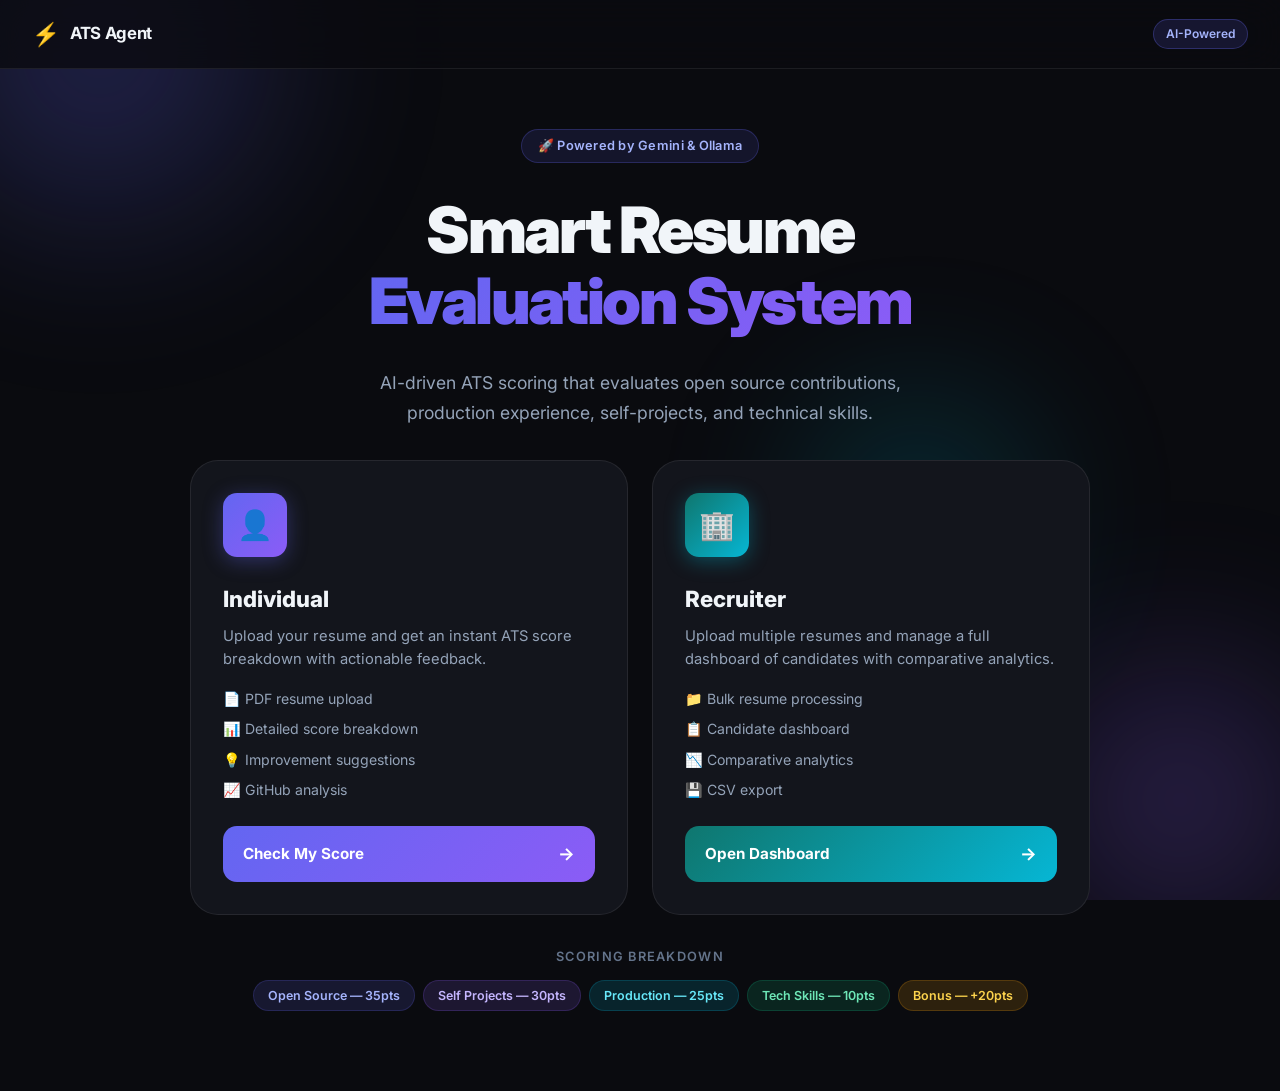
==== templates/index.html @ a4ce2fa7 "Final Commit" ====
<!DOCTYPE html>
<html lang="en">
<head>
  <meta charset="UTF-8" />
  <meta name="viewport" content="width=device-width, initial-scale=1.0" />
  <title>ATS Hiring Agent — Smart Resume Evaluation</title>
  <meta name="description" content="AI-powered ATS scoring for individuals and recruiters. Upload resumes, get instant scores, and track talent." />
  <link rel="preconnect" href="https://fonts.googleapis.com" />
  <link href="https://fonts.googleapis.com/css2?family=Inter:wght@300;400;500;600;700;800;900&display=swap" rel="stylesheet" />
  <link rel="stylesheet" href="/static/style.css" />
</head>
<body class="landing-page">

  <!-- Animated background -->
  <div class="bg-orbs">
    <div class="orb orb-1"></div>
    <div class="orb orb-2"></div>
    <div class="orb orb-3"></div>
  </div>

  <nav class="navbar">
    <div class="nav-brand">
      <span class="nav-logo">⚡</span>
      <span class="nav-title">ATS Agent</span>
    </div>
    <div class="nav-badge">AI-Powered</div>
  </nav>

  <main class="hero">
    <div class="hero-content">
      <div class="hero-badge">🚀 Powered by Gemini &amp; Ollama</div>
      <h1 class="hero-title">
        Smart Resume<br/>
        <span class="gradient-text">Evaluation System</span>
      </h1>
      <p class="hero-subtitle">
        AI-driven ATS scoring that evaluates open source contributions,<br/>
        production experience, self-projects, and technical skills.
      </p>

      <div class="role-cards">
        <!-- Individual Card -->
        <a href="/individual" class="role-card role-individual" id="btn-individual">
          <div class="card-icon-wrap">
            <div class="card-icon">👤</div>
          </div>
          <div class="card-body">
            <h2 class="card-title">Individual</h2>
            <p class="card-desc">Upload your resume and get an instant ATS score breakdown with actionable feedback.</p>
            <ul class="card-features">
              <li>📄 PDF resume upload</li>
              <li>📊 Detailed score breakdown</li>
              <li>💡 Improvement suggestions</li>
              <li>📈 GitHub analysis</li>
            </ul>
          </div>
          <div class="card-cta">
            <span>Check My Score</span>
            <span class="cta-arrow">→</span>
          </div>
        </a>

        <!-- Recruiter Card -->
        <a href="/recruiter" class="role-card role-recruiter" id="btn-recruiter">
          <div class="card-icon-wrap recruiter-icon-wrap">
            <div class="card-icon">🏢</div>
          </div>
          <div class="card-body">
            <h2 class="card-title">Recruiter</h2>
            <p class="card-desc">Upload multiple resumes and manage a full dashboard of candidates with comparative analytics.</p>
            <ul class="card-features">
              <li>📁 Bulk resume processing</li>
              <li>📋 Candidate dashboard</li>
              <li>📉 Comparative analytics</li>
              <li>💾 CSV export</li>
            </ul>
          </div>
          <div class="card-cta recruiter-cta">
            <span>Open Dashboard</span>
            <span class="cta-arrow">→</span>
          </div>
        </a>
      </div>

      <div class="scoring-legend">
        <p class="legend-title">Scoring Breakdown</p>
        <div class="legend-pills">
          <span class="pill pill-1">Open Source — 35pts</span>
          <span class="pill pill-2">Self Projects — 30pts</span>
          <span class="pill pill-3">Production — 25pts</span>
          <span class="pill pill-4">Tech Skills — 10pts</span>
          <span class="pill pill-5">Bonus — +20pts</span>
        </div>
      </div>
    </div>
  </main>

  <script src="/static/main.js"></script>
</body>
</html>
---- static/style.css ----
/* ============================================================
   ATS Hiring Agent — Global Stylesheet
   Design: Dark glassmorphism, vibrant gradients, micro-animations
   ============================================================ */

/* ── Tokens ─────────────────────────────────────────────────── */
:root {
  --c-bg:          #0a0b0f;
  --c-surface:     #13151c;
  --c-surface-2:   #1c1f2b;
  --c-border:      rgba(255,255,255,0.08);
  --c-border-h:    rgba(255,255,255,0.15);

  --c-indigo:      #6366f1;
  --c-violet:      #8b5cf6;
  --c-cyan:        #06b6d4;
  --c-emerald:     #10b981;
  --c-amber:       #f59e0b;
  --c-rose:        #f43f5e;

  --c-text:        #f1f5f9;
  --c-text-2:      #94a3b8;
  --c-text-3:      #64748b;

  --grad-primary:  linear-gradient(135deg, var(--c-indigo) 0%, var(--c-violet) 100%);
  --grad-recruiter:linear-gradient(135deg, #0f766e 0%, var(--c-cyan) 100%);
  --grad-card:     linear-gradient(145deg, rgba(99,102,241,0.12) 0%, rgba(139,92,246,0.06) 100%);

  --radius-sm:  8px;
  --radius-md:  14px;
  --radius-lg:  20px;
  --radius-xl:  28px;

  --shadow-sm:  0 2px 8px rgba(0,0,0,0.3);
  --shadow-md:  0 8px 32px rgba(0,0,0,0.4);
  --shadow-lg:  0 20px 60px rgba(0,0,0,0.5);
  --shadow-glow-indigo: 0 0 40px rgba(99,102,241,0.25);
  --shadow-glow-cyan:   0 0 40px rgba(6,182,212,0.25);

  --transition: 0.25s cubic-bezier(0.4,0,0.2,1);
}

/* ── Reset & Base ───────────────────────────────────────────── */
*, *::before, *::after { box-sizing: border-box; margin: 0; padding: 0; }

html { font-size: 16px; scroll-behavior: smooth; }

body {
  font-family: 'Inter', -apple-system, sans-serif;
  background: var(--c-bg);
  color: var(--c-text);
  min-height: 100vh;
  overflow-x: hidden;
  line-height: 1.6;
}

a { color: inherit; text-decoration: none; }
button { font-family: inherit; cursor: pointer; border: none; background: none; }
input, select { font-family: inherit; }

/* ── Background Orbs ─────────────────────────────────────────── */
.bg-orbs { position: fixed; inset: 0; pointer-events: none; z-index: 0; overflow: hidden; }

.orb {
  position: absolute;
  border-radius: 50%;
  filter: blur(80px);
  opacity: 0.35;
  animation: orbFloat 12s ease-in-out infinite;
}

.orb-1 {
  width: 500px; height: 500px;
  background: radial-gradient(circle, #6366f1, transparent 70%);
  top: -200px; left: -150px;
  animation-delay: 0s;
}
.orb-2 {
  width: 400px; height: 400px;
  background: radial-gradient(circle, #8b5cf6, transparent 70%);
  bottom: -100px; right: -100px;
  animation-delay: -4s;
}
.orb-3 {
  width: 300px; height: 300px;
  background: radial-gradient(circle, #06b6d4, transparent 70%);
  top: 40%; left: 60%;
  animation-delay: -8s;
}

@keyframes orbFloat {
  0%, 100% { transform: translate(0, 0) scale(1); }
  33%       { transform: translate(30px, -20px) scale(1.05); }
  66%       { transform: translate(-20px, 30px) scale(0.97); }
}

/* ── Navbar ──────────────────────────────────────────────────── */
.navbar {
  position: sticky; top: 0; z-index: 100;
  display: flex; align-items: center; gap: 16px;
  padding: 16px 32px;
  background: rgba(10,11,15,0.8);
  backdrop-filter: blur(20px);
  border-bottom: 1px solid var(--c-border);
}

.nav-brand { display: flex; align-items: center; gap: 10px; margin-right: auto; }
.nav-logo { font-size: 1.4rem; }
.nav-title { font-weight: 700; font-size: 1.05rem; letter-spacing: -0.02em; }

.nav-back {
  display: flex; align-items: center; gap: 6px;
  color: var(--c-text-2);
  font-size: 0.9rem;
  font-weight: 500;
  transition: color var(--transition);
}
.nav-back:hover { color: var(--c-text); }

.nav-badge {
  padding: 4px 12px;
  background: rgba(99,102,241,0.15);
  border: 1px solid rgba(99,102,241,0.3);
  border-radius: 100px;
  font-size: 0.75rem;
  font-weight: 600;
  color: #a5b4fc;
}

.nav-actions { display: flex; align-items: center; gap: 10px; }

/* ── Buttons ─────────────────────────────────────────────────── */
.btn {
  display: inline-flex; align-items: center; gap: 8px;
  padding: 12px 24px;
  border-radius: var(--radius-md);
  font-size: 0.95rem;
  font-weight: 600;
  transition: all var(--transition);
  cursor: pointer;
  border: none;
}

.btn-primary {
  background: var(--grad-primary);
  color: #fff;
  box-shadow: 0 4px 16px rgba(99,102,241,0.35);
}
.btn-primary:hover {
  transform: translateY(-2px);
  box-shadow: 0 8px 24px rgba(99,102,241,0.45);
}

.btn-secondary {
  background: var(--c-surface-2);
  color: var(--c-text);
  border: 1px solid var(--c-border);
}
.btn-secondary:hover {
  background: var(--c-surface);
  border-color: var(--c-border-h);
  transform: translateY(-1px);
}

.btn-outline {
  background: transparent;
  color: var(--c-text-2);
  border: 1px solid var(--c-border);
}
.btn-outline:hover {
  color: var(--c-text);
  border-color: var(--c-border-h);
  background: rgba(255,255,255,0.04);
}

.btn-full { width: 100%; justify-content: center; }
.btn-sm { padding: 8px 16px; font-size: 0.85rem; }
.btn-icon { font-size: 1.1em; }

/* ── Hidden Utility ──────────────────────────────────────────── */
.hidden { display: none !important; }

/* ── Gradient Text ───────────────────────────────────────────── */
.gradient-text {
  background: var(--grad-primary);
  -webkit-background-clip: text;
  -webkit-text-fill-color: transparent;
  background-clip: text;
}

/* ============================================================
   LANDING PAGE
   ============================================================ */
.landing-page { }

.hero {
  position: relative; z-index: 1;
  display: flex; justify-content: center; align-items: flex-start;
  min-height: calc(100vh - 65px);
  padding: 60px 24px 80px;
}

.hero-content {
  max-width: 900px; width: 100%;
  display: flex; flex-direction: column; align-items: center; gap: 32px;
  text-align: center;
}

.hero-badge {
  display: inline-flex; align-items: center; gap: 8px;
  padding: 6px 16px;
  background: rgba(99,102,241,0.12);
  border: 1px solid rgba(99,102,241,0.25);
  border-radius: 100px;
  font-size: 0.8rem;
  font-weight: 600;
  color: #a5b4fc;
  letter-spacing: 0.02em;
}

.hero-title {
  font-size: clamp(2.4rem, 6vw, 4rem);
  font-weight: 900;
  line-height: 1.1;
  letter-spacing: -0.04em;
}

.hero-subtitle {
  font-size: 1.1rem;
  color: var(--c-text-2);
  max-width: 600px;
  line-height: 1.7;
}

/* Role Cards */
.role-cards {
  display: grid;
  grid-template-columns: repeat(auto-fit, minmax(320px, 1fr));
  gap: 24px;
  width: 100%;
}

.role-card {
  display: flex; flex-direction: column;
  background: var(--c-surface);
  border: 1px solid var(--c-border);
  border-radius: var(--radius-xl);
  padding: 32px;
  gap: 24px;
  transition: all 0.3s cubic-bezier(0.4,0,0.2,1);
  cursor: pointer;
  position: relative;
  overflow: hidden;
}

.role-card::before {
  content: '';
  position: absolute;
  inset: 0;
  border-radius: inherit;
  opacity: 0;
  transition: opacity 0.3s;
}

.role-individual::before {
  background: linear-gradient(135deg, rgba(99,102,241,0.08), rgba(139,92,246,0.04));
}
.role-recruiter::before {
  background: linear-gradient(135deg, rgba(6,182,212,0.08), rgba(16,185,129,0.04));
}

.role-card:hover {
  transform: translateY(-6px);
  border-color: var(--c-border-h);
  box-shadow: var(--shadow-lg);
}
.role-individual:hover { box-shadow: var(--shadow-glow-indigo), var(--shadow-lg); }
.role-recruiter:hover  { box-shadow: var(--shadow-glow-cyan), var(--shadow-lg); }
.role-card:hover::before { opacity: 1; }

.card-icon-wrap {
  width: 64px; height: 64px;
  background: var(--grad-primary);
  border-radius: var(--radius-md);
  display: flex; align-items: center; justify-content: center;
  box-shadow: 0 4px 20px rgba(99,102,241,0.35);
}
.recruiter-icon-wrap {
  background: var(--grad-recruiter);
  box-shadow: 0 4px 20px rgba(6,182,212,0.35);
}

.card-icon { font-size: 1.8rem; }

.card-body { flex: 1; text-align: left; }
.card-title { font-size: 1.4rem; font-weight: 800; margin-bottom: 8px; }
.card-desc { color: var(--c-text-2); font-size: 0.92rem; margin-bottom: 16px; }

.card-features { list-style: none; display: flex; flex-direction: column; gap: 8px; }
.card-features li { font-size: 0.88rem; color: var(--c-text-2); display: flex; align-items: center; gap: 8px; }

.card-cta {
  display: flex; align-items: center; justify-content: space-between;
  padding: 14px 20px;
  background: var(--grad-primary);
  border-radius: var(--radius-md);
  font-weight: 700;
  font-size: 0.95rem;
  color: #fff;
  transition: all 0.2s;
}
.recruiter-cta { background: var(--grad-recruiter); }
.role-card:hover .card-cta { letter-spacing: 0.02em; }

.cta-arrow {
  font-size: 1.1rem;
  transition: transform 0.2s;
}
.role-card:hover .cta-arrow { transform: translateX(4px); }

/* Scoring Legend */
.scoring-legend { width: 100%; }
.legend-title { color: var(--c-text-3); font-size: 0.8rem; font-weight: 600; margin-bottom: 12px; text-transform: uppercase; letter-spacing: 0.1em; }
.legend-pills { display: flex; flex-wrap: wrap; justify-content: center; gap: 8px; }

.pill {
  padding: 5px 14px;
  border-radius: 100px;
  font-size: 0.78rem;
  font-weight: 600;
}
.pill-1 { background: rgba(99,102,241,0.15); color: #a5b4fc; border: 1px solid rgba(99,102,241,0.2); }
.pill-2 { background: rgba(139,92,246,0.15); color: #c4b5fd; border: 1px solid rgba(139,92,246,0.2); }
.pill-3 { background: rgba(6,182,212,0.15); color: #67e8f9; border: 1px solid rgba(6,182,212,0.2); }
.pill-4 { background: rgba(16,185,129,0.15); color: #6ee7b7; border: 1px solid rgba(16,185,129,0.2); }
.pill-5 { background: rgba(245,158,11,0.15); color: #fcd34d; border: 1px solid rgba(245,158,11,0.2); }

/* ============================================================
   INDIVIDUAL PAGE
   ============================================================ */
.individual-page .page-main, .recruiter-page .dashboard-main {
  position: relative; z-index: 1;
  padding: 32px 24px 64px;
  max-width: 900px; margin: 0 auto;
}

.page-title { font-size: 2.2rem; font-weight: 900; letter-spacing: -0.04em; margin-bottom: 10px; }
.page-subtitle { color: var(--c-text-2); font-size: 1rem; }
.upload-header { margin-bottom: 28px; }

/* Upload Zone */
.upload-zone {
  border: 2px dashed rgba(99,102,241,0.35);
  border-radius: var(--radius-xl);
  background: rgba(99,102,241,0.04);
  transition: all 0.25s;
}
.upload-zone:hover, .upload-zone.drag-over {
  border-color: rgba(99,102,241,0.7);
  background: rgba(99,102,241,0.08);
}

.upload-zone-inner {
  display: flex; flex-direction: column; align-items: center; gap: 12px;
  padding: 56px 32px;
}

.upload-icon-wrap {
  width: 72px; height: 72px;
  background: rgba(99,102,241,0.12);
  border-radius: var(--radius-lg);
  display: flex; align-items: center; justify-content: center;
  margin-bottom: 8px;
}
.upload-icon { font-size: 2rem; }

.upload-primary { font-size: 1.1rem; font-weight: 700; }
.upload-secondary { color: var(--c-text-3); font-size: 0.9rem; }
.upload-hint { color: var(--c-text-3); font-size: 0.8rem; margin-top: 8px; }

/* File Selected */
.file-selected {
  margin-top: 16px;
  padding: 20px;
  background: var(--c-surface);
  border: 1px solid var(--c-border);
  border-radius: var(--radius-lg);
  display: flex; flex-direction: column; gap: 16px;
}

.file-info {
  display: flex; align-items: center; gap: 12px;
}
.file-icon { font-size: 1.5rem; }
.file-meta { flex: 1; }
.file-name { display: block; font-weight: 600; font-size: 0.95rem; }
.file-size { display: block; color: var(--c-text-3); font-size: 0.8rem; }
.file-remove {
  color: var(--c-text-3); font-size: 0.9rem;
  transition: color 0.2s;
  padding: 4px 8px;
  border-radius: var(--radius-sm);
}
.file-remove:hover { color: var(--c-rose); background: rgba(244,63,94,0.08); }

/* Loading */
.loading-panel {
  display: flex; justify-content: center; align-items: center;
  min-height: 400px;
}
.loading-content { display: flex; flex-direction: column; align-items: center; gap: 32px; text-align: center; }
.loading-title { font-size: 1.4rem; font-weight: 700; }

.loading-spinner {
  width: 60px; height: 60px;
  border: 3px solid rgba(99,102,241,0.2);
  border-top-color: var(--c-indigo);
  border-radius: 50%;
  animation: spin 1s linear infinite;
}
@keyframes spin { to { transform: rotate(360deg); } }

.loading-steps { display: flex; flex-direction: column; gap: 12px; text-align: left; }
.loading-step {
  display: flex; align-items: center; gap: 12px;
  color: var(--c-text-3);
  font-size: 0.9rem;
  transition: color 0.3s;
}
.loading-step.active { color: var(--c-text); }
.loading-step.done { color: var(--c-emerald); }

.step-dot {
  width: 10px; height: 10px;
  border-radius: 50%;
  background: var(--c-surface-2);
  border: 2px solid var(--c-text-3);
  flex-shrink: 0;
  transition: all 0.3s;
}
.loading-step.active .step-dot { background: var(--c-indigo); border-color: var(--c-indigo); }
.loading-step.done .step-dot { background: var(--c-emerald); border-color: var(--c-emerald); }

/* ── Score Ring ──────────────────────────────────────────────── */
.score-ring {
  width: 140px; height: 140px;
  transform: rotate(-90deg);
  overflow: visible;
}
.score-ring-sm { width: 100px; height: 100px; }

.ring-bg {
  fill: none;
  stroke: rgba(255,255,255,0.06);
  stroke-width: 8;
}
.ring-fill {
  fill: none;
  stroke: url(#ringGradient);
  stroke-width: 8;
  stroke-linecap: round;
  stroke-dasharray: 326.7;
  stroke-dashoffset: 326.7;
  transition: stroke-dashoffset 1.2s cubic-bezier(0.4,0,0.2,1);
}

.score-circle-wrap, .modal-score-ring { position: relative; display: inline-flex; }
.score-center {
  position: absolute; inset: 0;
  display: flex; flex-direction: column; align-items: center; justify-content: center;
}
.score-number { font-size: 2rem; font-weight: 900; line-height: 1; }
.score-number-sm { font-size: 1.5rem; }
.score-label { font-size: 0.7rem; color: var(--c-text-3); }

/* Results Panel */
.results-panel { display: flex; flex-direction: column; gap: 28px; animation: fadeIn 0.4s ease; }
@keyframes fadeIn { from { opacity: 0; transform: translateY(16px); } to { opacity: 1; transform: none; } }

.results-header {
  background: var(--c-surface);
  border: 1px solid var(--c-border);
  border-radius: var(--radius-xl);
  padding: 28px 32px;
  display: flex; flex-direction: column; gap: 24px;
}

.results-hero { display: flex; align-items: center; gap: 28px; flex-wrap: wrap; }

.results-name { font-size: 1.6rem; font-weight: 800; }
.results-position { color: var(--c-text-2); font-size: 0.95rem; margin-bottom: 10px; }

.score-badge {
  display: inline-block;
  padding: 5px 14px;
  border-radius: 100px;
  font-size: 0.8rem;
  font-weight: 700;
}

.action-row { display: flex; gap: 12px; flex-wrap: wrap; }

/* Category Scores Grid */
.scores-grid {
  display: grid;
  grid-template-columns: repeat(auto-fit, minmax(200px, 1fr));
  gap: 16px;
}

.score-cat-card {
  background: var(--c-surface);
  border: 1px solid var(--c-border);
  border-radius: var(--radius-lg);
  padding: 20px;
  display: flex; flex-direction: column; gap: 12px;
  transition: border-color 0.2s;
}
.score-cat-card:hover { border-color: var(--c-border-h); }

.cat-header { display: flex; align-items: center; justify-content: space-between; }
.cat-name { font-size: 0.85rem; font-weight: 600; color: var(--c-text-2); }
.cat-score { font-size: 1.1rem; font-weight: 800; }

.progress-bar-wrap {
  height: 6px;
  background: rgba(255,255,255,0.06);
  border-radius: 100px;
  overflow: hidden;
}
.progress-bar {
  height: 100%;
  border-radius: 100px;
  transition: width 1s cubic-bezier(0.4,0,0.2,1);
}

.cat-evidence { font-size: 0.78rem; color: var(--c-text-3); line-height: 1.5; }

/* Bonus Row */
.bonus-row { display: flex; gap: 16px; flex-wrap: wrap; }
.bonus-card, .deduction-card {
  flex: 1; min-width: 200px;
  background: var(--c-surface);
  border: 1px solid var(--c-border);
  border-radius: var(--radius-lg);
  padding: 20px;
}
.bonus-card { border-color: rgba(245,158,11,0.2); }
.deduction-card { border-color: rgba(244,63,94,0.2); }

.bonus-label { display: block; font-size: 0.8rem; font-weight: 600; color: var(--c-text-3); margin-bottom: 4px; }
.bonus-value { font-size: 1.6rem; font-weight: 800; color: var(--c-amber); }
.deduction-value { font-size: 1.6rem; font-weight: 800; color: var(--c-rose); }
.bonus-detail { font-size: 0.78rem; color: var(--c-text-3); margin-top: 8px; line-height: 1.5; }

/* Feedback */
.feedback-grid { display: grid; grid-template-columns: repeat(auto-fit, minmax(280px, 1fr)); gap: 16px; }
.feedback-card {
  background: var(--c-surface);
  border: 1px solid var(--c-border);
  border-radius: var(--radius-lg);
  padding: 24px;
}
.strengths-card { border-color: rgba(16,185,129,0.15); }
.improvements-card { border-color: rgba(245,158,11,0.15); }
.feedback-title { font-size: 0.95rem; font-weight: 700; margin-bottom: 16px; }
.feedback-list { list-style: none; display: flex; flex-direction: column; gap: 10px; }
.feedback-list li {
  font-size: 0.88rem;
  color: var(--c-text-2);
  padding-left: 16px;
  position: relative;
  line-height: 1.5;
}
.feedback-list li::before {
  content: '•';
  position: absolute; left: 0;
  color: var(--c-indigo);
}

/* Skills */
.skills-section { }
.section-label { font-size: 0.85rem; font-weight: 600; color: var(--c-text-3); text-transform: uppercase; letter-spacing: 0.08em; margin-bottom: 12px; }
.skills-tags { display: flex; flex-wrap: wrap; gap: 8px; }
.skill-tag {
  padding: 4px 12px;
  background: rgba(99,102,241,0.1);
  border: 1px solid rgba(99,102,241,0.2);
  border-radius: 100px;
  font-size: 0.78rem;
  font-weight: 500;
  color: #a5b4fc;
}

/* Contact */
.contact-row { display: flex; gap: 16px; flex-wrap: wrap; }
.contact-item {
  display: flex; align-items: center; gap: 8px;
  font-size: 0.85rem; color: var(--c-text-2);
}

/* Error Toast */
.error-toast {
  position: fixed; bottom: 24px; right: 24px; z-index: 999;
  display: flex; align-items: center; gap: 12px;
  padding: 14px 20px;
  background: rgba(244,63,94,0.12);
  border: 1px solid rgba(244,63,94,0.3);
  border-radius: var(--radius-lg);
  backdrop-filter: blur(16px);
  animation: slideUp 0.3s ease;
  max-width: 400px;
}
@keyframes slideUp { from { opacity: 0; transform: translateY(16px); } to { opacity: 1; transform: none; } }

.error-icon { font-size: 1rem; }
.error-msg { font-size: 0.88rem; flex: 1; }
.error-close { color: var(--c-text-3); font-size: 0.8rem; padding: 2px 6px; }
.error-close:hover { color: var(--c-text); }

/* ============================================================
   RECRUITER DASHBOARD
   ============================================================ */
.recruiter-page .dashboard-main {
  max-width: 1300px;
  padding-top: 36px;
}

/* Stats */
.stats-row {
  display: grid;
  grid-template-columns: repeat(auto-fit, minmax(200px, 1fr));
  gap: 16px;
  margin-bottom: 28px;
}

.stat-card {
  background: var(--c-surface);
  border: 1px solid var(--c-border);
  border-radius: var(--radius-lg);
  padding: 24px;
  display: flex; align-items: center; gap: 16px;
  transition: border-color 0.2s, transform 0.2s;
}
.stat-card:hover { border-color: var(--c-border-h); transform: translateY(-2px); }
.stat-icon { font-size: 1.8rem; }
.stat-body { display: flex; flex-direction: column; gap: 2px; }
.stat-value { font-size: 1.8rem; font-weight: 900; line-height: 1; }
.stat-label { font-size: 0.78rem; color: var(--c-text-3); font-weight: 500; }

/* Charts */
.charts-row {
  display: grid;
  grid-template-columns: 1fr 1fr;
  gap: 20px;
  margin-bottom: 28px;
}
@media (max-width: 768px) { .charts-row { grid-template-columns: 1fr; } }

.chart-card {
  background: var(--c-surface);
  border: 1px solid var(--c-border);
  border-radius: var(--radius-xl);
  padding: 24px;
}
.chart-title { font-size: 0.9rem; font-weight: 700; margin-bottom: 20px; color: var(--c-text-2); }
.chart-wrap { position: relative; height: 240px; }

/* Table */
.table-section {
  background: var(--c-surface);
  border: 1px solid var(--c-border);
  border-radius: var(--radius-xl);
  overflow: hidden;
}

.table-header {
  display: flex; align-items: center; justify-content: space-between; gap: 16px;
  padding: 20px 24px;
  border-bottom: 1px solid var(--c-border);
  flex-wrap: wrap;
}
.table-title { font-size: 1rem; font-weight: 700; }
.table-controls { display: flex; gap: 12px; flex-wrap: wrap; }

.search-input {
  padding: 8px 16px;
  background: var(--c-surface-2);
  border: 1px solid var(--c-border);
  border-radius: var(--radius-md);
  color: var(--c-text);
  font-size: 0.88rem;
  width: 220px;
  transition: border-color 0.2s;
}
.search-input::placeholder { color: var(--c-text-3); }
.search-input:focus { outline: none; border-color: rgba(99,102,241,0.5); }

.sort-select {
  padding: 8px 12px;
  background: var(--c-surface-2);
  border: 1px solid var(--c-border);
  border-radius: var(--radius-md);
  color: var(--c-text);
  font-size: 0.88rem;
  cursor: pointer;
}
.sort-select:focus { outline: none; }

.table-wrap { overflow-x: auto; }

.candidates-table {
  width: 100%;
  border-collapse: collapse;
  font-size: 0.85rem;
}
.candidates-table th {
  padding: 12px 16px;
  text-align: left;
  font-size: 0.75rem;
  font-weight: 600;
  color: var(--c-text-3);
  text-transform: uppercase;
  letter-spacing: 0.06em;
  background: rgba(255,255,255,0.02);
  border-bottom: 1px solid var(--c-border);
  white-space: nowrap;
}
.candidates-table td {
  padding: 14px 16px;
  border-bottom: 1px solid rgba(255,255,255,0.04);
  vertical-align: middle;
}
.candidates-table tr:last-child td { border-bottom: none; }
.candidates-table tbody tr { transition: background 0.15s; cursor: pointer; }
.candidates-table tbody tr:hover { background: rgba(255,255,255,0.025); }

.candidate-name-cell { font-weight: 600; }
.score-cell { font-weight: 700; }
.grade-badge {
  display: inline-block;
  padding: 3px 10px;
  border-radius: 100px;
  font-size: 0.72rem;
  font-weight: 700;
}

.detail-btn {
  padding: 5px 14px;
  background: rgba(99,102,241,0.1);
  border: 1px solid rgba(99,102,241,0.2);
  border-radius: var(--radius-sm);
  color: #a5b4fc;
  font-size: 0.78rem;
  font-weight: 600;
  transition: all 0.2s;
}
.detail-btn:hover { background: rgba(99,102,241,0.2); }

.table-empty {
  padding: 64px 24px;
  text-align: center;
  color: var(--c-text-3);
}

/* ── Modal ───────────────────────────────────────────────────── */
.modal-overlay {
  position: fixed; inset: 0; z-index: 200;
  background: rgba(0,0,0,0.7);
  backdrop-filter: blur(8px);
  display: flex; align-items: flex-start; justify-content: center;
  padding: 40px 24px;
  overflow-y: auto;
  animation: fadeIn 0.2s ease;
}

.modal {
  background: var(--c-surface);
  border: 1px solid var(--c-border);
  border-radius: var(--radius-xl);
  padding: 32px;
  width: 100%; max-width: 680px;
  position: relative;
  display: flex; flex-direction: column; gap: 24px;
  animation: slideUp 0.3s ease;
}

.modal-close {
  position: absolute; top: 20px; right: 20px;
  color: var(--c-text-3); font-size: 1rem;
  padding: 4px 8px; border-radius: var(--radius-sm);
  transition: all 0.2s;
}
.modal-close:hover { color: var(--c-text); background: rgba(255,255,255,0.06); }

.modal-header { display: flex; align-items: center; gap: 24px; flex-wrap: wrap; }
.modal-meta { flex: 1; }
.modal-name { font-size: 1.4rem; font-weight: 800; margin-bottom: 4px; }
.modal-position { color: var(--c-text-2); font-size: 0.9rem; margin-bottom: 4px; }
.modal-email { color: var(--c-text-3); font-size: 0.82rem; margin-bottom: 12px; }
.modal-badge { display: inline-block; padding: 4px 12px; border-radius: 100px; font-size: 0.75rem; font-weight: 700; }

.modal-scores { display: flex; flex-direction: column; gap: 12px; }
.modal-score-row { display: flex; flex-direction: column; gap: 6px; }
.modal-score-label { font-size: 0.8rem; font-weight: 600; color: var(--c-text-2); display: flex; justify-content: space-between; }
.modal-score-val { font-weight: 700; }

.modal-feedback { display: grid; grid-template-columns: 1fr 1fr; gap: 20px; }
.modal-feedback-col h4 { font-size: 0.88rem; font-weight: 700; margin-bottom: 12px; }
.modal-feedback-col ul { list-style: none; display: flex; flex-direction: column; gap: 8px; }
.modal-feedback-col li {
  font-size: 0.82rem; color: var(--c-text-2);
  padding-left: 14px; position: relative;
}
.modal-feedback-col li::before { content: '•'; position: absolute; left: 0; color: var(--c-indigo); }

.modal-skills { display: flex; flex-wrap: wrap; gap: 8px; }

/* Upload Toast */
.upload-toast {
  position: fixed; bottom: 24px; left: 50%; transform: translateX(-50%);
  z-index: 999;
  display: flex; align-items: center; gap: 12px;
  padding: 14px 24px;
  background: var(--c-surface);
  border: 1px solid var(--c-border);
  border-radius: var(--radius-lg);
  backdrop-filter: blur(16px);
  box-shadow: var(--shadow-lg);
  animation: slideUp 0.3s ease;
  font-size: 0.9rem; font-weight: 500;
}

.toast-spinner {
  width: 18px; height: 18px;
  border: 2px solid rgba(99,102,241,0.3);
  border-top-color: var(--c-indigo);
  border-radius: 50%;
  animation: spin 0.8s linear infinite;
  flex-shrink: 0;
}

/* Grade color helpers */
.grade-s { background: rgba(16,185,129,0.15); color: #6ee7b7; border: 1px solid rgba(16,185,129,0.25); }
.grade-a { background: rgba(99,102,241,0.15); color: #a5b4fc; border: 1px solid rgba(99,102,241,0.25); }
.grade-b { background: rgba(6,182,212,0.15); color: #67e8f9; border: 1px solid rgba(6,182,212,0.25); }
.grade-c { background: rgba(245,158,11,0.15); color: #fcd34d; border: 1px solid rgba(245,158,11,0.25); }
.grade-d { background: rgba(244,63,94,0.15); color: #fda4af; border: 1px solid rgba(244,63,94,0.25); }

/* Responsive */
@media (max-width: 600px) {
  .navbar { padding: 12px 16px; }
  .hero { padding: 40px 16px 60px; }
  .hero-title { font-size: 2rem; }
  .role-cards { grid-template-columns: 1fr; }
  .results-hero { flex-direction: column; text-align: center; }
  .modal-feedback { grid-template-columns: 1fr; }
  .modal-header { flex-direction: column; }
}
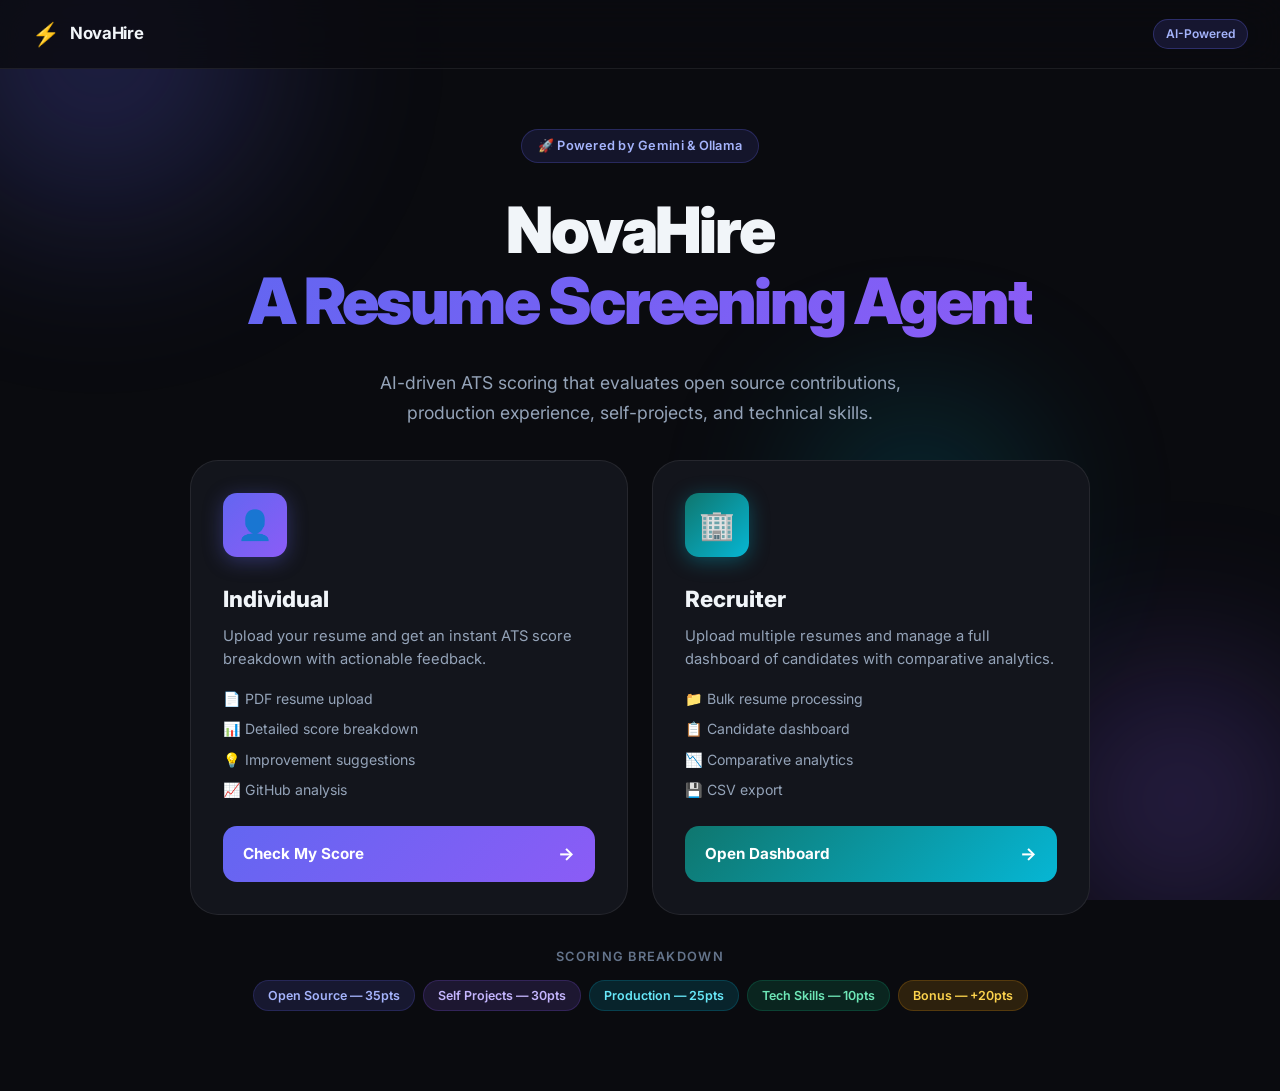
==== commit 97456f42: "Updated" ====
--- a/templates/index.html
+++ b/templates/index.html
@@ -3,8 +3,8 @@
 <head>
   <meta charset="UTF-8" />
   <meta name="viewport" content="width=device-width, initial-scale=1.0" />
-  <title>ATS Hiring Agent — Smart Resume Evaluation</title>
-  <meta name="description" content="AI-powered ATS scoring for individuals and recruiters. Upload resumes, get instant scores, and track talent." />
+  <title>NovaHire — A Resume Screening Agent</title>
+  <meta name="description" content="NovaHire: AI-powered resume screening for individuals and recruiters. Upload resumes, verify GitHub activity, and get explainable scores." />
   <link rel="preconnect" href="https://fonts.googleapis.com" />
   <link href="https://fonts.googleapis.com/css2?family=Inter:wght@300;400;500;600;700;800;900&display=swap" rel="stylesheet" />
   <link rel="stylesheet" href="/static/style.css" />
@@ -21,7 +21,7 @@
   <nav class="navbar">
     <div class="nav-brand">
       <span class="nav-logo">⚡</span>
-      <span class="nav-title">ATS Agent</span>
+      <span class="nav-title">NovaHire</span>
     </div>
     <div class="nav-badge">AI-Powered</div>
   </nav>
@@ -30,8 +30,8 @@
     <div class="hero-content">
       <div class="hero-badge">🚀 Powered by Gemini &amp; Ollama</div>
       <h1 class="hero-title">
-        Smart Resume<br/>
-        <span class="gradient-text">Evaluation System</span>
+        NovaHire<br/>
+        <span class="gradient-text">A Resume Screening Agent</span>
       </h1>
       <p class="hero-subtitle">
         AI-driven ATS scoring that evaluates open source contributions,<br/>
--- a/static/style.css
+++ b/static/style.css
@@ -1,5 +1,5 @@
 /* ============================================================
-   ATS Hiring Agent — Global Stylesheet
+   NovaHire — A Resume Screening Agent Global Stylesheet
    Design: Dark glassmorphism, vibrant gradients, micro-animations
    ============================================================ */
 
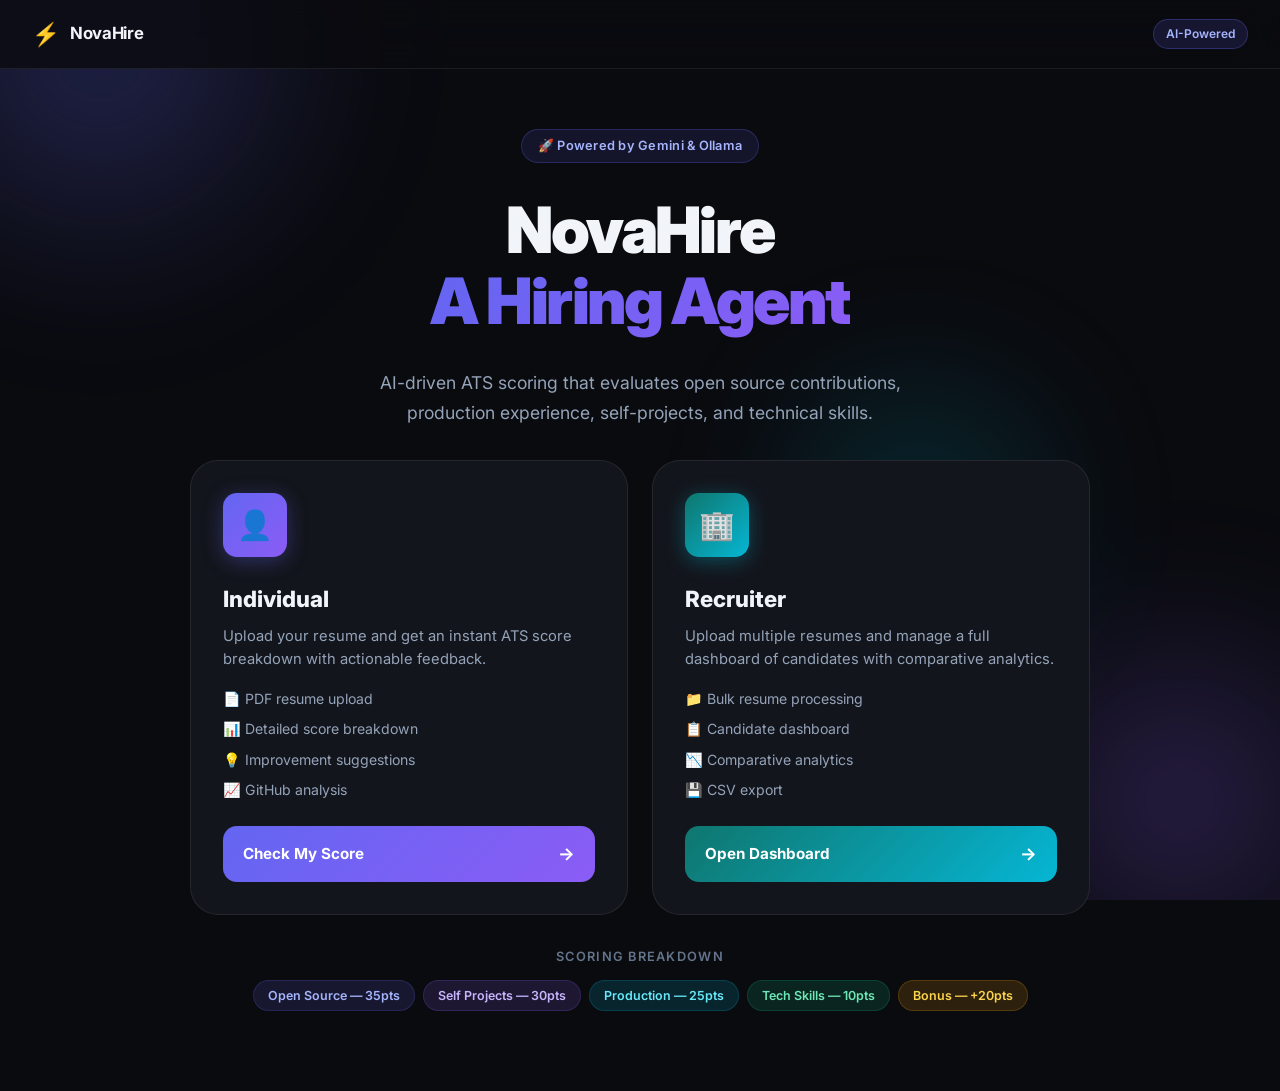
==== commit 4281018a: "Renamed The agent" ====
--- a/templates/index.html
+++ b/templates/index.html
@@ -3,8 +3,8 @@
 <head>
   <meta charset="UTF-8" />
   <meta name="viewport" content="width=device-width, initial-scale=1.0" />
-  <title>NovaHire — A Resume Screening Agent</title>
-  <meta name="description" content="NovaHire: AI-powered resume screening for individuals and recruiters. Upload resumes, verify GitHub activity, and get explainable scores." />
+  <title>NovaHire — A Hiring Agent</title>
+  <meta name="description" content="NovaHire: AI-powered hiring agent for individuals and recruiters. Upload resumes, verify GitHub activity, and get explainable scores." />
   <link rel="preconnect" href="https://fonts.googleapis.com" />
   <link href="https://fonts.googleapis.com/css2?family=Inter:wght@300;400;500;600;700;800;900&display=swap" rel="stylesheet" />
   <link rel="stylesheet" href="/static/style.css" />
@@ -31,7 +31,7 @@
       <div class="hero-badge">🚀 Powered by Gemini &amp; Ollama</div>
       <h1 class="hero-title">
         NovaHire<br/>
-        <span class="gradient-text">A Resume Screening Agent</span>
+        <span class="gradient-text">A Hiring Agent</span>
       </h1>
       <p class="hero-subtitle">
         AI-driven ATS scoring that evaluates open source contributions,<br/>
--- a/static/style.css
+++ b/static/style.css
@@ -1,5 +1,5 @@
 /* ============================================================
-   NovaHire — A Resume Screening Agent Global Stylesheet
+   NovaHire — A Hiring Agent Global Stylesheet
    Design: Dark glassmorphism, vibrant gradients, micro-animations
    ============================================================ */
 
